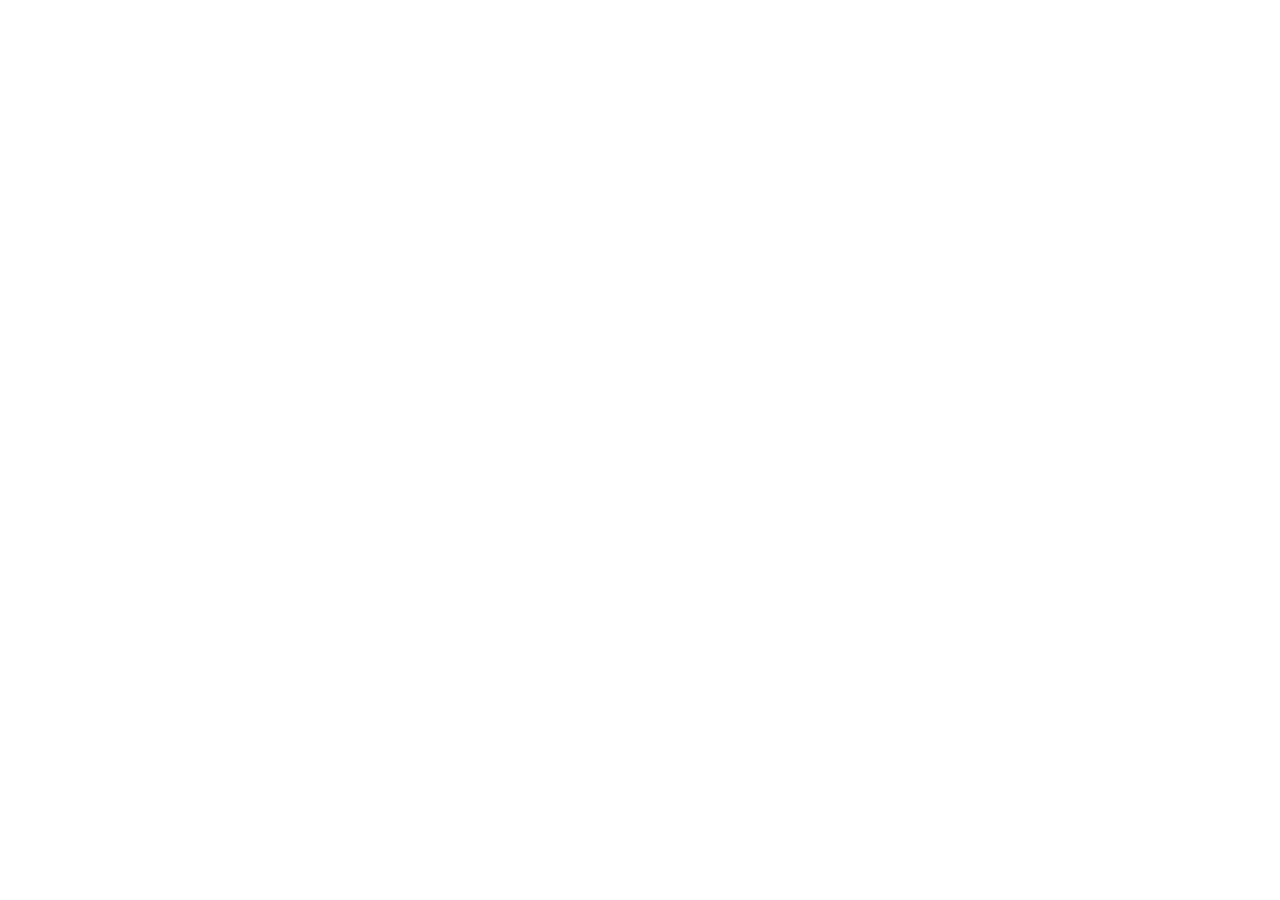
==== index.html @ 2dc2d0da "first commit" ====
<!DOCTYPE html>
<html lang="en">
<head>
    <meta charset="UTF-8">
    <meta name="viewport" content="width=device-width, initial-scale=1.0">
    <title>NOWRI-BITE</title>
    <link rel="stylesheet" href="css/style.css">

</head>
<body>
    <header>
        <nav></nav>
    </header>
</body>
</html>
---- css/style.css ----
*,
*::before,
*::after {
    box-sizing: border-box;
}

* {
    margin: 0;
    padding: 0;
}

body {
    min-height: 100vh;
    line-height: 1.5;
    -webkit-font-smoothing: antialiased;
}

img,
picture,
video,
canvas,
svg {
    display: block;
    max-width: 100%;
}

input,
button,
textarea,
select {
    font: inherit;
}

a {
    text-decoration: none;
    color: inherit;
}

ul,
ol {
    list-style: none;
}

table {
    border-collapse: collapse;
}

.poppins-thin {
  font-family: "Poppins", sans-serif;
  font-weight: 100;
  font-style: normal;
}

.poppins-extralight {
  font-family: "Poppins", sans-serif;
  font-weight: 200;
  font-style: normal;
}

.poppins-light {
  font-family: "Poppins", sans-serif;
  font-weight: 300;
  font-style: normal;
}

.poppins-regular {
  font-family: "Poppins", sans-serif;
  font-weight: 400;
  font-style: normal;
}

.poppins-medium {
  font-family: "Poppins", sans-serif;
  font-weight: 500;
  font-style: normal;
}

.poppins-semibold {
  font-family: "Poppins", sans-serif;
  font-weight: 600;
  font-style: normal;
}

.poppins-bold {
  font-family: "Poppins", sans-serif;
  font-weight: 700;
  font-style: normal;
}

.poppins-extrabold {
  font-family: "Poppins", sans-serif;
  font-weight: 800;
  font-style: normal;
}

.poppins-black {
  font-family: "Poppins", sans-serif;
  font-weight: 900;
  font-style: normal;
}

.poppins-thin-italic {
  font-family: "Poppins", sans-serif;
  font-weight: 100;
  font-style: italic;
}

.poppins-extralight-italic {
  font-family: "Poppins", sans-serif;
  font-weight: 200;
  font-style: italic;
}

.poppins-light-italic {
  font-family: "Poppins", sans-serif;
  font-weight: 300;
  font-style: italic;
}

.poppins-regular-italic {
  font-family: "Poppins", sans-serif;
  font-weight: 400;
  font-style: italic;
}

.poppins-medium-italic {
  font-family: "Poppins", sans-serif;
  font-weight: 500;
  font-style: italic;
}

.poppins-semibold-italic {
  font-family: "Poppins", sans-serif;
  font-weight: 600;
  font-style: italic;
}

.poppins-bold-italic {
  font-family: "Poppins", sans-serif;
  font-weight: 700;
  font-style: italic;
}

.poppins-extrabold-italic {
  font-family: "Poppins", sans-serif;
  font-weight: 800;
  font-style: italic;
}

.poppins-black-italic {
  font-family: "Poppins", sans-serif;
  font-weight: 900;
  font-style: italic;
}

/* HEADER */

/* NAVBAR */

/* HERO SECTION */
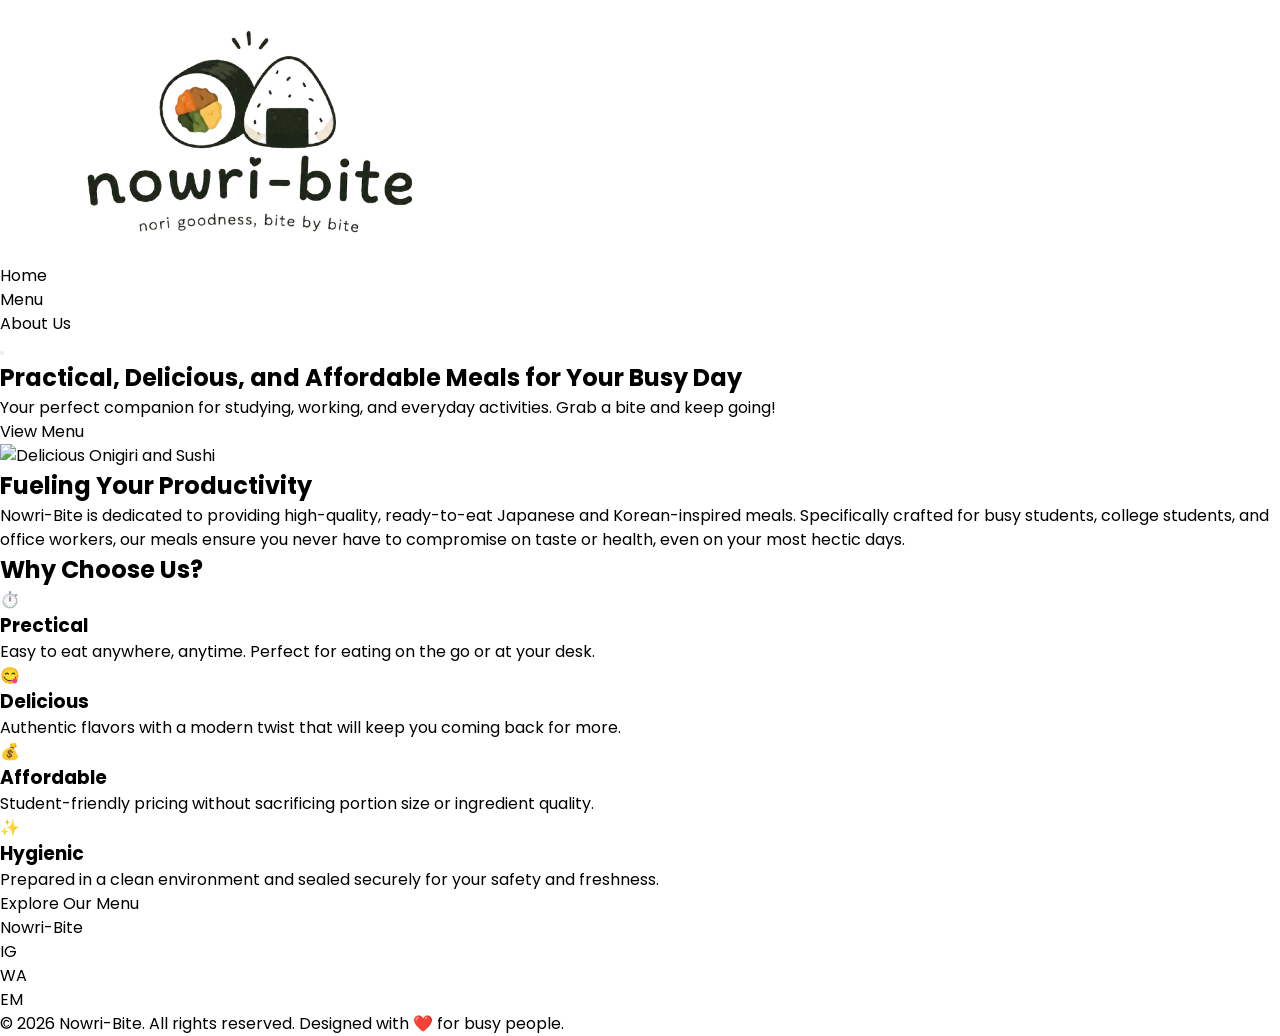
==== commit b0eccda5: "create home page" ====
--- a/index.html
+++ b/index.html
@@ -3,13 +3,169 @@
 <head>
     <meta charset="UTF-8">
     <meta name="viewport" content="width=device-width, initial-scale=1.0">
-    <title>NOWRI-BITE</title>
+    <title>Nowri-Bite | Practical, Delicious Meals</title>
+
+    <!-- Font -->
+     <link rel="preconnect" href="https://fonts.googleapis.com">
+    <link rel="preconnect" href="https://fonts.gstatic.com" crossorigin>
+    <link
+        href="https://fonts.googleapis.com/css2?family=Poppins:wght@300;400;500;600;700&display=swap"
+        rel="stylesheet">
     <link rel="stylesheet" href="css/style.css">
-
 </head>
 <body>
     <header>
-        <nav></nav>
+        <div class="container">
+            <nav>
+                <a href="index.html" class="logo">
+                    <img src="assets/logo.png" alt="">
+                </a>
+
+                <ul class="nav-links" id="nav-links">
+                    <li>
+                        <a href="index.html" class="active">Home</a>
+                    </li>
+                    <li>
+                        <a href="pages/menu.html">Menu</a>
+                    </li>
+                    <li>
+                        <a href="pages/about_us.html">About Us</a>
+                    </li>
+                </ul>
+
+                <button class="menu-toggle" id="mobile-menu">
+                    <span></span>
+                    <span></span>
+                    <span></span>
+                </button>
+            </nav>
+        </div>
     </header>
+
+    <!-- Main -->
+     <main>
+        <section class="hero-section">
+            <div class="container">
+
+                <div class="hero">
+                    <div class="hero-content">
+                    <h1>
+                        Practical, Delicious, and Affordable Meals
+                        for Your Busy Day
+                    </h1>
+
+                    <p>
+                        Your perfect companion for studying,
+                        working, and everyday activities.
+                        Grab a bite and keep going!
+                    </p>
+
+                    <a href="pages/menu.html" class="btn">
+                        View Menu
+                    </a>
+                    </div>
+
+                    <div class="hero-image">
+                        <img
+                            src="https://images.unsplash.com/photo-1580822184713-fc5400e7fe10?ixlib=rb-4.0.3&auto=format&fit=crop&w=800&q=80"
+                            alt="Delicious Onigiri and Sushi">
+                    </div>
+                </div>
+            </div>
+        </section>
+
+        <section class="about-brief section-padding">
+            <div class="container">
+                <h2 class="section-title">
+                    Fueling Your Productivity
+                </h2>
+                <p>
+                    Nowri-Bite is dedicated to providing high-quality,
+                    ready-to-eat Japanese and Korean-inspired meals.
+                    Specifically crafted for busy students,
+                    college students, and office workers,
+                    our meals ensure you never have to compromise
+                    on taste or health, even on your most hectic days.
+                </p>
+            </div>
+        </section>
+
+        <section class="section-padding">
+            <div class="container">
+                <h2 class="section-title">
+                    Why Choose Us?
+                </h2>
+                <div class="features-grid">
+                    <div class="feature-card">
+                        <div class="feature-icon">⏱️</div>
+                        <h3>Prectical</h3>
+                        <p>
+                            Easy to eat anywhere, anytime.
+                            Perfect for eating on the go or at your desk.
+                        </p>
+                    </div>
+
+                    <div class="feature-card">
+                        <div class="feature-icon">😋</div>
+                        <h3>Delicious</h3>
+                        <p>
+                            Authentic flavors with a modern twist
+                            that will keep you coming back for more.
+                        </p>
+                    </div>
+
+                    <div class="feature-card">
+                        <div class="feature-icon">💰</div>
+                        <h3>Affordable</h3>
+                        <p>
+                            Student-friendly pricing without sacrificing
+                            portion size or ingredient quality.
+                        </p>
+                    </div>
+
+                    <div class="feature-card">
+                        <div class="feature-icon">✨</div>
+                        <h3>Hygienic</h3>
+                        <p>
+                            Prepared in a clean environment and sealed
+                            securely for your safety and freshness.
+                        </p>
+                    </div>
+                </div>
+
+                <div class="cta-container">
+                    <a href="pages/menu.html" class="btn btn-outline">
+                        Explore Our Menu
+                    </a>
+                </div>
+            </div>
+
+        </section>
+     </main>
+
+     <!-- Footer -->
+      <footer>
+        <div class="container">
+            <div class="footer-container">
+                <div class="footer-logo">
+                    Nowri-Bite
+                </div>
+
+                <div class="social-links">
+                    <div class="social-icon">IG</div>
+                    <div class="social-icon">WA</div>
+                    <div class="social-icon">EM</div>
+                </div>
+            </div>
+
+            <div class="copyright">
+                &copy; 2026 Nowri-Bite.
+                All rights reserved.
+                Designed with ❤️ for busy people.
+            </div>
+        </div>
+      </footer>
+
+      <script src="js/main.js"></script>
 </body>
 </html>
--- a/css/style.css
+++ b/css/style.css
@@ -153,6 +153,13 @@
   font-style: italic;
 }
 
+html {
+  scroll-behavior: smooth;
+}
+body {
+  font-family: 'Poppins', sans-serif;
+}
+
 /* HEADER */
 
 /* NAVBAR */
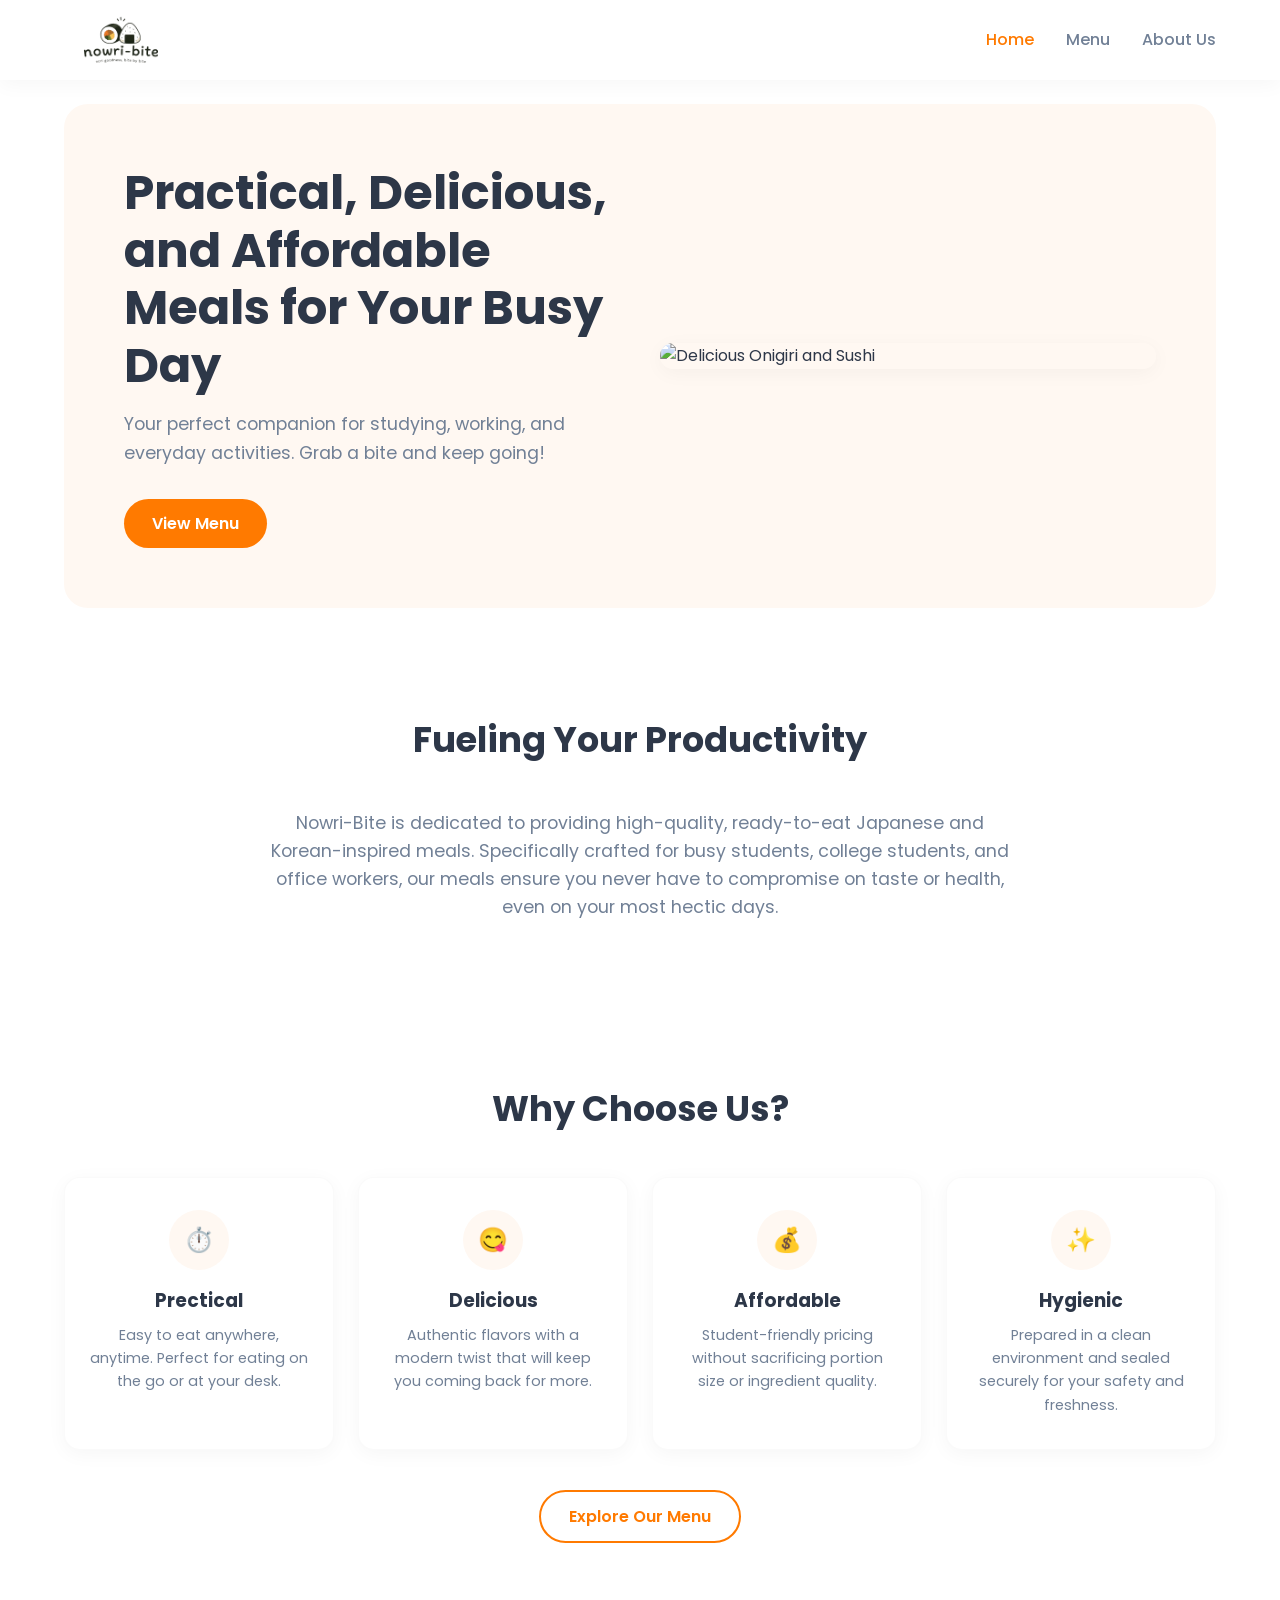
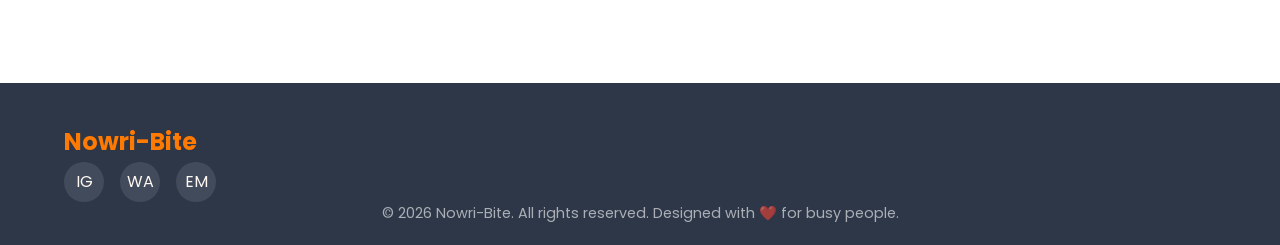
==== commit fe739704: "Update image" ====
--- a/index.html
+++ b/index.html
@@ -67,7 +67,7 @@
 
                     <div class="hero-image">
                         <img
-                            src="https://images.unsplash.com/photo-1580822184713-fc5400e7fe10?ixlib=rb-4.0.3&auto=format&fit=crop&w=800&q=80"
+                            src="/assets/photo-1580822184713-fc5400e7fe10.avif"
                             alt="Delicious Onigiri and Sushi">
                     </div>
                 </div>
@@ -168,4 +168,4 @@
 
       <script src="js/main.js"></script>
 </body>
-</html>+</html>
--- a/css/style.css
+++ b/css/style.css
@@ -1,167 +1,543 @@
-*,
-*::before,
-*::after {
-    box-sizing: border-box;
-}
-
+:root {
+  --primary: #ff7a00; 
+  --primary-hover: #e66d00;
+  --bg-light: #ffffff; 
+  --bg-cream: #fff8f2; 
+  --text-dark: #2d3748; 
+  --text-light: #718096; 
+  --radius-sm: 8px;
+  --radius-md: 16px;
+  --radius-lg: 24px;
+  --shadow-soft: 0 4px 20px rgba(0, 0, 0, 0.04);
+  --shadow-hover: 0 10px 30px rgba(255, 122, 0, 0.1);
+  --transition: all 0.3s ease;
+}
+
+/* CSS Reset */
 * {
-    margin: 0;
-    padding: 0;
+  box-sizing: border-box;
+  margin: 0;
+  font-family: "Poppins", sans-serif;
+  padding: 0;
+
 }
 
 body {
-    min-height: 100vh;
-    line-height: 1.5;
-    -webkit-font-smoothing: antialiased;
-}
-
-img,
-picture,
-video,
-canvas,
-svg {
+  background-color: var(--bg-light);
+  line-height: 1.6;
+  overflow-x: hidden;
+  color: var(--text-dark);
+}
+
+img {
+  max-width: 100%;
+  display: block;
+}
+
+a {
+  text-decoration: none;
+  color: inherit;
+}
+
+ul {
+  list-style: none;
+}
+
+.container {
+  max-width: 1200px;
+  margin: 0 auto;
+  padding: 0 24px;
+}
+
+.btn {
+  display: inline-block;
+  background-color: var(--primary);
+  padding: 12px 28px;
+  border-radius: 50px;
+  font-weight: 600;
+  border: none;
+  cursor: pointer;
+  transition: var(--transition);
+  text-align: center;
+  color: white;
+
+}
+
+.btn:hover {
+  transform: translateY(-2px);
+  box-shadow: var(--shadow-hover);
+  background-color: var(--primary-hover);
+
+}
+
+.btn-outline {
+  background-color: transparent;
+  color: var(--primary);
+  border: 2px solid var(--primary);
+}
+
+.btn-outline:hover {
+  background-color: var(--primary);
+  color: white;
+}
+
+.section-padding {
+  padding: 80px 0;
+}
+
+.section-title {
+  text-align: center;
+  font-size: 2.2rem;
+  color: var(--text-dark);
+  margin-bottom: 40px;
+  font-weight: 700;
+}
+
+.page {
+  display: none;
+  animation: fadeIn 0.5s ease;
+}
+
+.page.active {
+  display: block;
+}
+
+@keyframes fadeIn {
+  from {
+    opacity: 0;
+    transform: translateY(10px);
+  }
+  to {
+    opacity: 1;
+    transform: translateY(0);
+  }
+}
+
+/* NAVIGATION BAR */
+header {
+  background-color: var(--bg-light);
+  box-shadow: var(--shadow-soft);
+  position: sticky;
+  top: 0;
+  z-index: 100;
+}
+
+nav {
+  display: flex;
+  justify-content: space-between;
+  align-items: center;
+  height: 80px;
+}
+
+.logo img {
+    height: 60px;
+    width: auto;
     display: block;
-    max-width: 100%;
-}
-
-input,
-button,
-textarea,
-select {
-    font: inherit;
-}
-
-a {
-    text-decoration: none;
-    color: inherit;
-}
-
-ul,
-ol {
-    list-style: none;
-}
-
-table {
-    border-collapse: collapse;
-}
-
-.poppins-thin {
-  font-family: "Poppins", sans-serif;
-  font-weight: 100;
-  font-style: normal;
-}
-
-.poppins-extralight {
-  font-family: "Poppins", sans-serif;
-  font-weight: 200;
-  font-style: normal;
-}
-
-.poppins-light {
-  font-family: "Poppins", sans-serif;
-  font-weight: 300;
-  font-style: normal;
-}
-
-.poppins-regular {
-  font-family: "Poppins", sans-serif;
-  font-weight: 400;
-  font-style: normal;
-}
-
-.poppins-medium {
-  font-family: "Poppins", sans-serif;
+    display: flex;
+    align-items: center;
+
+}
+
+.nav-links {
+  display: flex;
+  gap: 32px;
+}
+
+.nav-links li a {
   font-weight: 500;
-  font-style: normal;
-}
-
-.poppins-semibold {
-  font-family: "Poppins", sans-serif;
+  color: var(--text-light);
+  transition: var(--transition);
+  cursor: pointer;
+}
+
+.nav-links li a:hover,
+.nav-links li a.active {
+  color: var(--primary);
+}
+
+.menu-toggle {
+  display: none;
+  flex-direction: column;
+  gap: 5px;
+  cursor: pointer;
+}
+
+.menu-toggle span {
+  width: 25px;
+  height: 3px;
+  background-color: var(--text-dark);
+  border-radius: 3px;
+  transition: var(--transition);
+}
+
+/* Hero Section */
+.hero {
+  display: flex;
+  align-items: center;
+  background-color: var(--bg-cream);
+  border-radius: var(--radius-lg);
+  margin: 24px auto;
+  padding: 60px;
+  gap: 40px;
+}
+
+.hero-content {
+  flex: 1;
+}
+
+.hero-content h1 {
+  font-size: 3rem;
+  line-height: 1.2;
+  margin-bottom: 16px;
+  color: var(--text-dark);
+}
+
+.hero-content p {
+  font-size: 1.1rem;
+  color: var(--text-light);
+  margin-bottom: 32px;
+}
+
+.hero-image {
+  flex: 1;
+}
+
+.hero-image img {
+  border-radius: var(--radius-lg);
+  box-shadow: var(--shadow-soft);
+}
+
+/* Business Description */
+.about-brief {
+  text-align: center;
+  max-width: 800px;
+  margin: 0 auto;
+}
+
+.about-brief p {
+  font-size: 1.1rem;
+  color: var(--text-light);
+}
+
+/* Why Choose Us */
+.features-grid {
+  display: grid;
+  grid-template-columns: repeat(auto-fit, minmax(220px, 1fr));
+  gap: 24px;
+  margin-bottom: 40px;
+}
+
+.feature-card {
+  background: var(--bg-light);
+  padding: 32px 24px;
+  border-radius: var(--radius-md);
+  text-align: center;
+  box-shadow: var(--shadow-soft);
+  transition: var(--transition);
+  border: 1px solid rgba(0, 0, 0, 0.02);
+}
+
+.feature-card:hover {
+  transform: translateY(-5px);
+  box-shadow: var(--shadow-hover);
+  border-color: var(--bg-cream);
+}
+
+.feature-icon {
+  width: 60px;
+  height: 60px;
+  background-color: var(--bg-cream);
+  color: var(--primary);
+  border-radius: 50%;
+  display: flex;
+  align-items: center;
+  justify-content: center;
+  margin: 0 auto 16px;
+  font-size: 1.5rem;
+  font-weight: bold;
+}
+
+.feature-card h3 {
+  margin-bottom: 8px;
+  color: var(--text-dark);
+}
+
+.feature-card p {
+  color: var(--text-light);
+  font-size: 0.9rem;
+}
+
+.cta-container {
+  text-align: center;
+  margin-top: 40px;
+}
+
+/* Menu Page*/
+.menu-category {
+  margin-bottom: 40px;
+}
+
+.menu-category-title {
+  font-size: 1.5rem;
+  color: var(--primary);
+  margin-bottom: 24px;
+  border-bottom: 2px solid var(--bg-cream);
+  padding-bottom: 8px;
+  display: inline-block;
+}
+
+.menu-grid {
+  display: grid;
+  grid-template-columns: repeat(auto-fit, minmax(300px, 1fr));
+  gap: 32px;
+}
+
+.product-card {
+  background-color: var(--bg-light);
+  border-radius: var(--radius-md);
+  overflow: hidden;
+  box-shadow: var(--shadow-soft);
+  transition: var(--transition);
+}
+
+.product-card:hover {
+  transform: translateY(-8px);
+  box-shadow: var(--shadow-hover);
+}
+
+.product-img-wrapper {
+  height: 220px;
+  overflow: hidden;
+  background-color: var(--bg-cream);
+}
+
+.product-img-wrapper img {
+  width: 100%;
+  height: 100%;
+  object-fit: cover;
+  transition: var(--transition);
+}
+
+.product-card:hover .product-img-wrapper img {
+  transform: scale(1.05);
+}
+
+.product-info {
+  padding: 24px;
+}
+
+.product-title {
+  font-size: 1.2rem;
   font-weight: 600;
-  font-style: normal;
-}
-
-.poppins-bold {
-  font-family: "Poppins", sans-serif;
+  margin-bottom: 8px;
+}
+
+.product-desc {
+  color: var(--text-light);
+  font-size: 0.95rem;
+  margin-bottom: 16px;
+}
+
+.product-price {
   font-weight: 700;
-  font-style: normal;
-}
-
-.poppins-extrabold {
-  font-family: "Poppins", sans-serif;
-  font-weight: 800;
-  font-style: normal;
-}
-
-.poppins-black {
-  font-family: "Poppins", sans-serif;
-  font-weight: 900;
-  font-style: normal;
-}
-
-.poppins-thin-italic {
-  font-family: "Poppins", sans-serif;
-  font-weight: 100;
-  font-style: italic;
-}
-
-.poppins-extralight-italic {
-  font-family: "Poppins", sans-serif;
-  font-weight: 200;
-  font-style: italic;
-}
-
-.poppins-light-italic {
-  font-family: "Poppins", sans-serif;
-  font-weight: 300;
-  font-style: italic;
-}
-
-.poppins-regular-italic {
-  font-family: "Poppins", sans-serif;
-  font-weight: 400;
-  font-style: italic;
-}
-
-.poppins-medium-italic {
-  font-family: "Poppins", sans-serif;
+  color: var(--primary);
+  font-size: 1.1rem;
+}
+
+.menu-footer-cta {
+  background-color: var(--bg-cream);
+  padding: 60px 24px;
+  border-radius: var(--radius-lg);
+  text-align: center;
+  margin-top: 60px;
+}
+
+/* About Us Page */
+.about-wrapper {
+  background-color: var(--bg-light);
+  border-radius: var(--radius-lg);
+  box-shadow: var(--shadow-soft);
+  padding: 60px;
+  max-width: 900px;
+  margin: 0 auto;
+}
+
+.about-section {
+  margin-bottom: 48px;
+}
+
+.about-section h2 {
+  color: var(--primary);
+  font-size: 1.8rem;
+  margin-bottom: 16px;
+}
+
+.about-section p,
+.about-section li {
+  color: var(--text-light);
+  font-size: 1.05rem;
+  margin-bottom: 12px;
+}
+
+.mission-list {
+  padding-left: 20px;
+}
+
+.mission-list li {
+  position: relative;
+  list-style-type: disc;
+  color: var(--text-light);
+}
+
+.contact-grid {
+  display: grid;
+  grid-template-columns: repeat(auto-fit, minmax(200px, 1fr));
+  gap: 24px;
+  margin-top: 24px;
+}
+
+.contact-item {
+  display: flex;
+  align-items: center;
+  gap: 16px;
+  padding: 16px;
+  background-color: var(--bg-cream);
+  border-radius: var(--radius-sm);
+  transition: var(--transition);
+}
+
+.contact-item:hover {
+  background-color: var(--primary);
+  color: white;
+  transform: translateY(-3px);
+}
+
+.contact-item:hover p,
+.contact-item:hover span {
+  color: white;
+}
+
+.contact-icon {
+  font-size: 1.5rem;
+  font-weight: bold;
+}
+
+.contact-item p {
+  margin: 0;
   font-weight: 500;
-  font-style: italic;
-}
-
-.poppins-semibold-italic {
-  font-family: "Poppins", sans-serif;
-  font-weight: 600;
-  font-style: italic;
-}
-
-.poppins-bold-italic {
-  font-family: "Poppins", sans-serif;
+  color: var(--text-dark);
+}
+
+.contact-item span {
+  font-size: 0.85rem;
+  color: var(--text-light);
+}
+
+.coming-soon-img {
+    width: 100%;
+    height: 100%;
+
+    display: flex;
+    justify-content: center;
+    align-items: center;
+
+    background-color: #e2e8f0;
+    color: #718096;
+    font-size: 1rem;
+    font-weight: 500;
+}
+
+/* Footer */
+footer {
+  background-color: var(--text-dark);
+  color: var(--bg-cream);
+  padding: 40px 0 20px;
+  margin-top: 60px;
+}
+
+.footer-content {
+  display: flex;
+  justify-content: space-between;
+  align-items: center;
+  border-bottom: 1px solid rgba(255, 255, 255, 0.1);
+  padding-bottom: 24px;
+  margin-bottom: 24px;
+}
+
+.footer-logo {
+  font-size: 1.5rem;
   font-weight: 700;
-  font-style: italic;
-}
-
-.poppins-extrabold-italic {
-  font-family: "Poppins", sans-serif;
-  font-weight: 800;
-  font-style: italic;
-}
-
-.poppins-black-italic {
-  font-family: "Poppins", sans-serif;
-  font-weight: 900;
-  font-style: italic;
-}
-
-html {
-  scroll-behavior: smooth;
-}
-body {
-  font-family: 'Poppins', sans-serif;
-}
-
-/* HEADER */
-
-/* NAVBAR */
-
-/* HERO SECTION */+  color: var(--primary);
+}
+
+.social-links {
+  display: flex;
+  gap: 16px;
+}
+
+.social-icon {
+  width: 40px;
+  height: 40px;
+  border-radius: 50%;
+  background-color: rgba(255, 255, 255, 0.1);
+  display: flex;
+  align-items: center;
+  justify-content: center;
+  transition: var(--transition);
+  cursor: pointer;
+}
+
+.social-icon:hover {
+  background-color: var(--primary);
+}
+
+.copyright {
+  text-align: center;
+  font-size: 0.9rem;
+  color: rgba(255, 255, 255, 0.6);
+}
+
+@media (max-width: 768px) {
+  .hero {
+    flex-direction: column;
+    padding: 32px 24px;
+    text-align: center;
+  }
+
+  .hero-content h1 {
+    font-size: 2.2rem;
+  }
+
+  .nav-links {
+    position: absolute;
+    top: 80px;
+    left: 0;
+    width: 100%;
+    background-color: var(--bg-light);
+    flex-direction: column;
+    align-items: center;
+    padding: 24px 0;
+    gap: 20px;
+    box-shadow: 0 10px 10px rgba(0, 0, 0, 0.05);
+    clip-path: polygon(0 0, 100% 0, 100% 0, 0 0); /* Hidden state */
+    transition: clip-path 0.3s ease-in-out;
+  }
+
+  .nav-links.nav-active {
+    clip-path: polygon(0 0, 100% 0, 100% 100%, 0 100%); /* Visible state */
+  }
+
+  .menu-toggle {
+    display: flex;
+  }
+
+  .about-wrapper {
+    padding: 32px 24px;
+  }
+
+  .footer-content {
+    flex-direction: column;
+    gap: 24px;
+    text-align: center;
+  }
+}
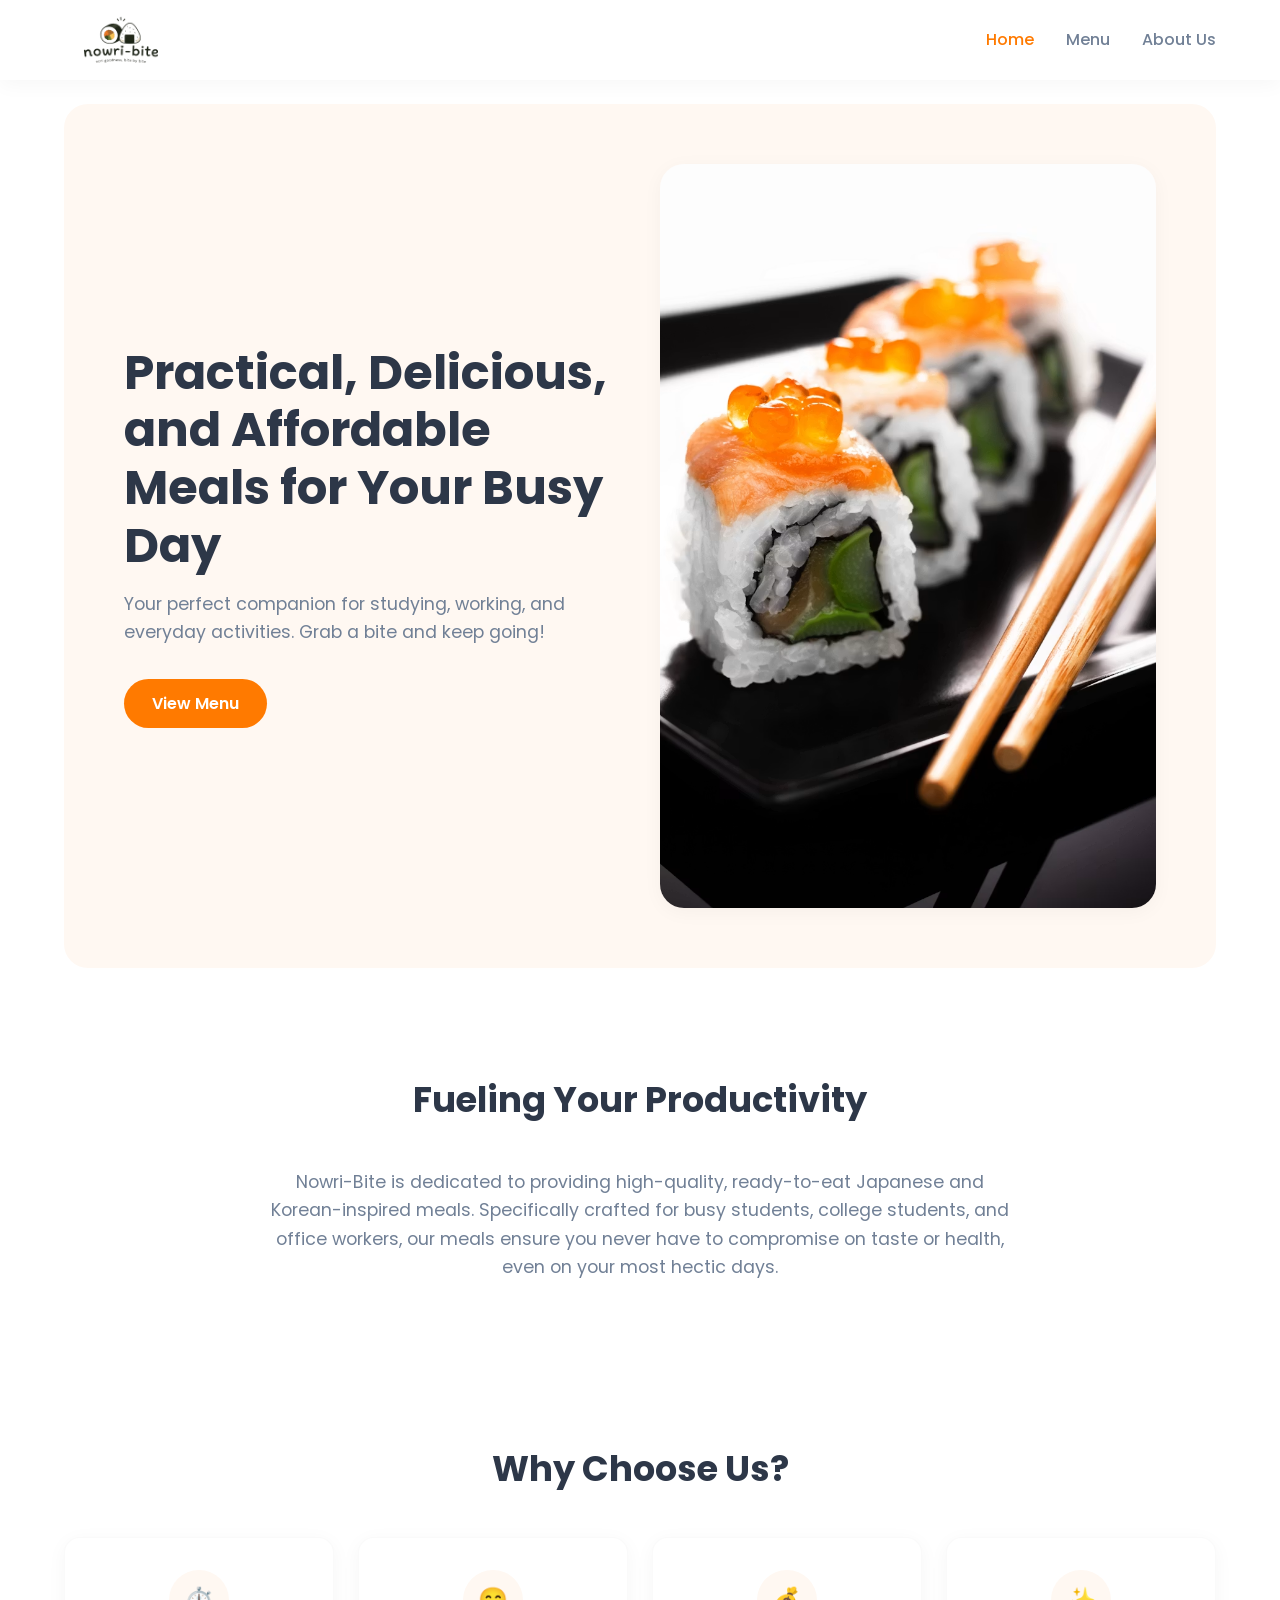
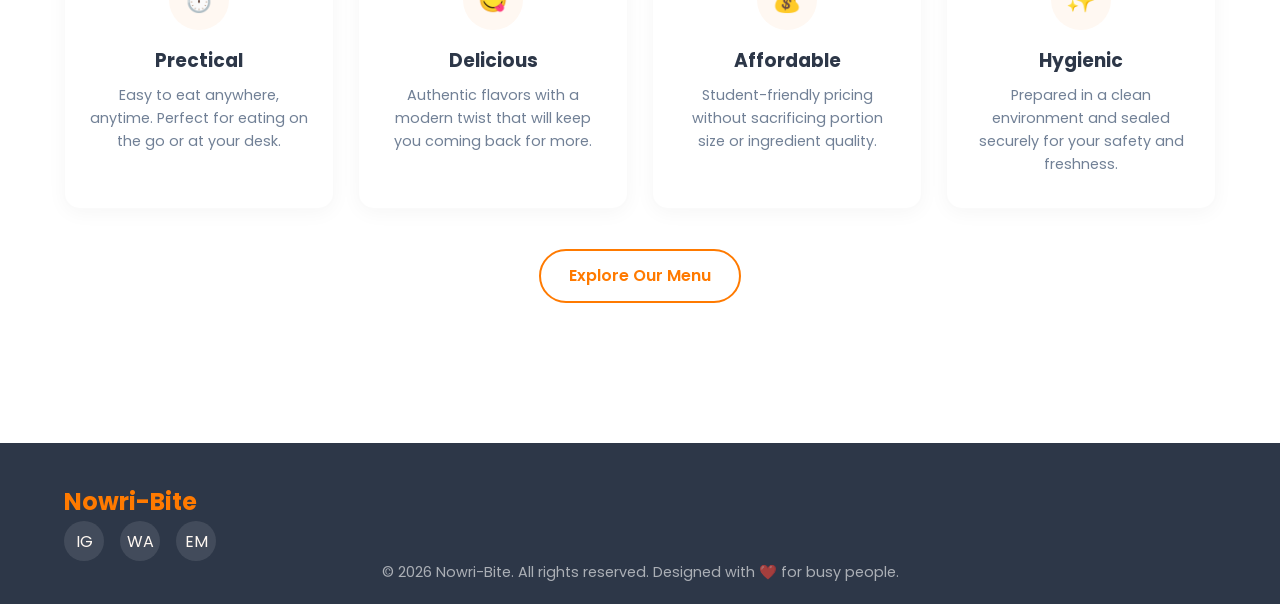
==== commit 9adea354: "update images" ====
--- a/index.html
+++ b/index.html
@@ -67,7 +67,7 @@
 
                     <div class="hero-image">
                         <img
-                            src="/assets/photo-1580822184713-fc5400e7fe10.avif"
+                            src="/assets/hero.avif"
                             alt="Delicious Onigiri and Sushi">
                     </div>
                 </div>
